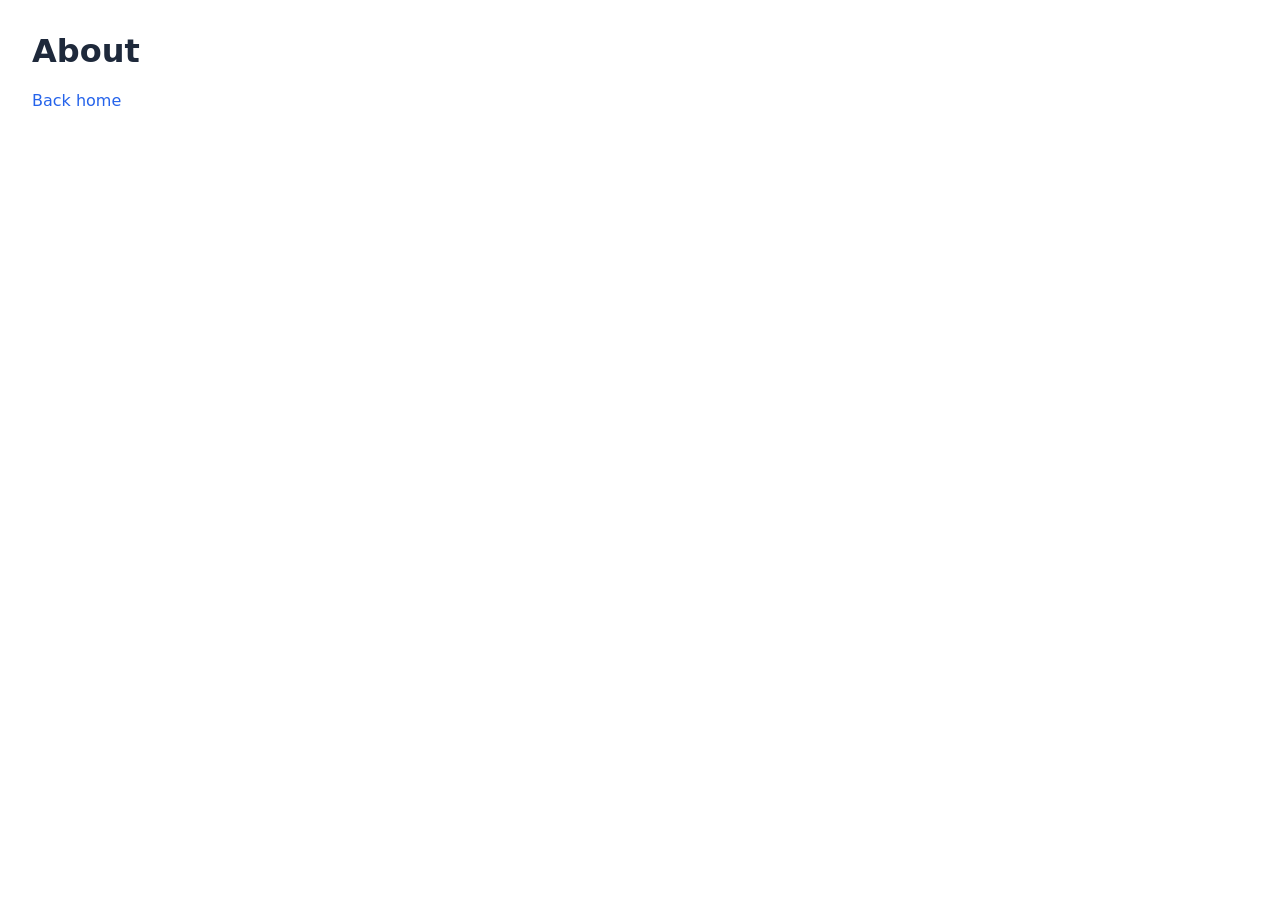
==== about/index.html @ 4fb7393d "Initial commit" ====
<!doctype html>
<html>
  <head>
    <meta charset="utf-8" />
    <meta name="viewport" content="width=device-width, initial-scale=1" />
    <meta name="color-scheme" content="light dark" />
    <title>About</title>
    <link rel="icon" href="/assets/favicon.svg" type="image/svg+xml">
    <link rel="stylesheet" href="/assets/css/styles.css">
  </head>
  <body>
    <h1>About</h1>
    <p><a href="/">Back home</a></p>
  </body>
</html>
---- assets/css/styles.css ----
:root {
  color-scheme: light dark;
  --color-bg: #ffffff;
  --color-text: #1e293b;
  --color-muted: #64748b;
  --color-accent: #2563eb;
  --color-border: #e2e8f0;
}

@media (prefers-color-scheme: dark) {
  :root {
    --color-bg: #0f172a;
    --color-text: #e2e8f0;
    --color-muted: #94a3b8;
    --color-accent: #60a5fa;
    --color-border: #1e293b;
  }
}

body {
  font-family: system-ui, sans-serif;
  margin: 2rem;
  background-color: var(--color-bg);
  color: var(--color-text);
}

a {
  text-decoration: none;
  color: var(--color-accent);
}
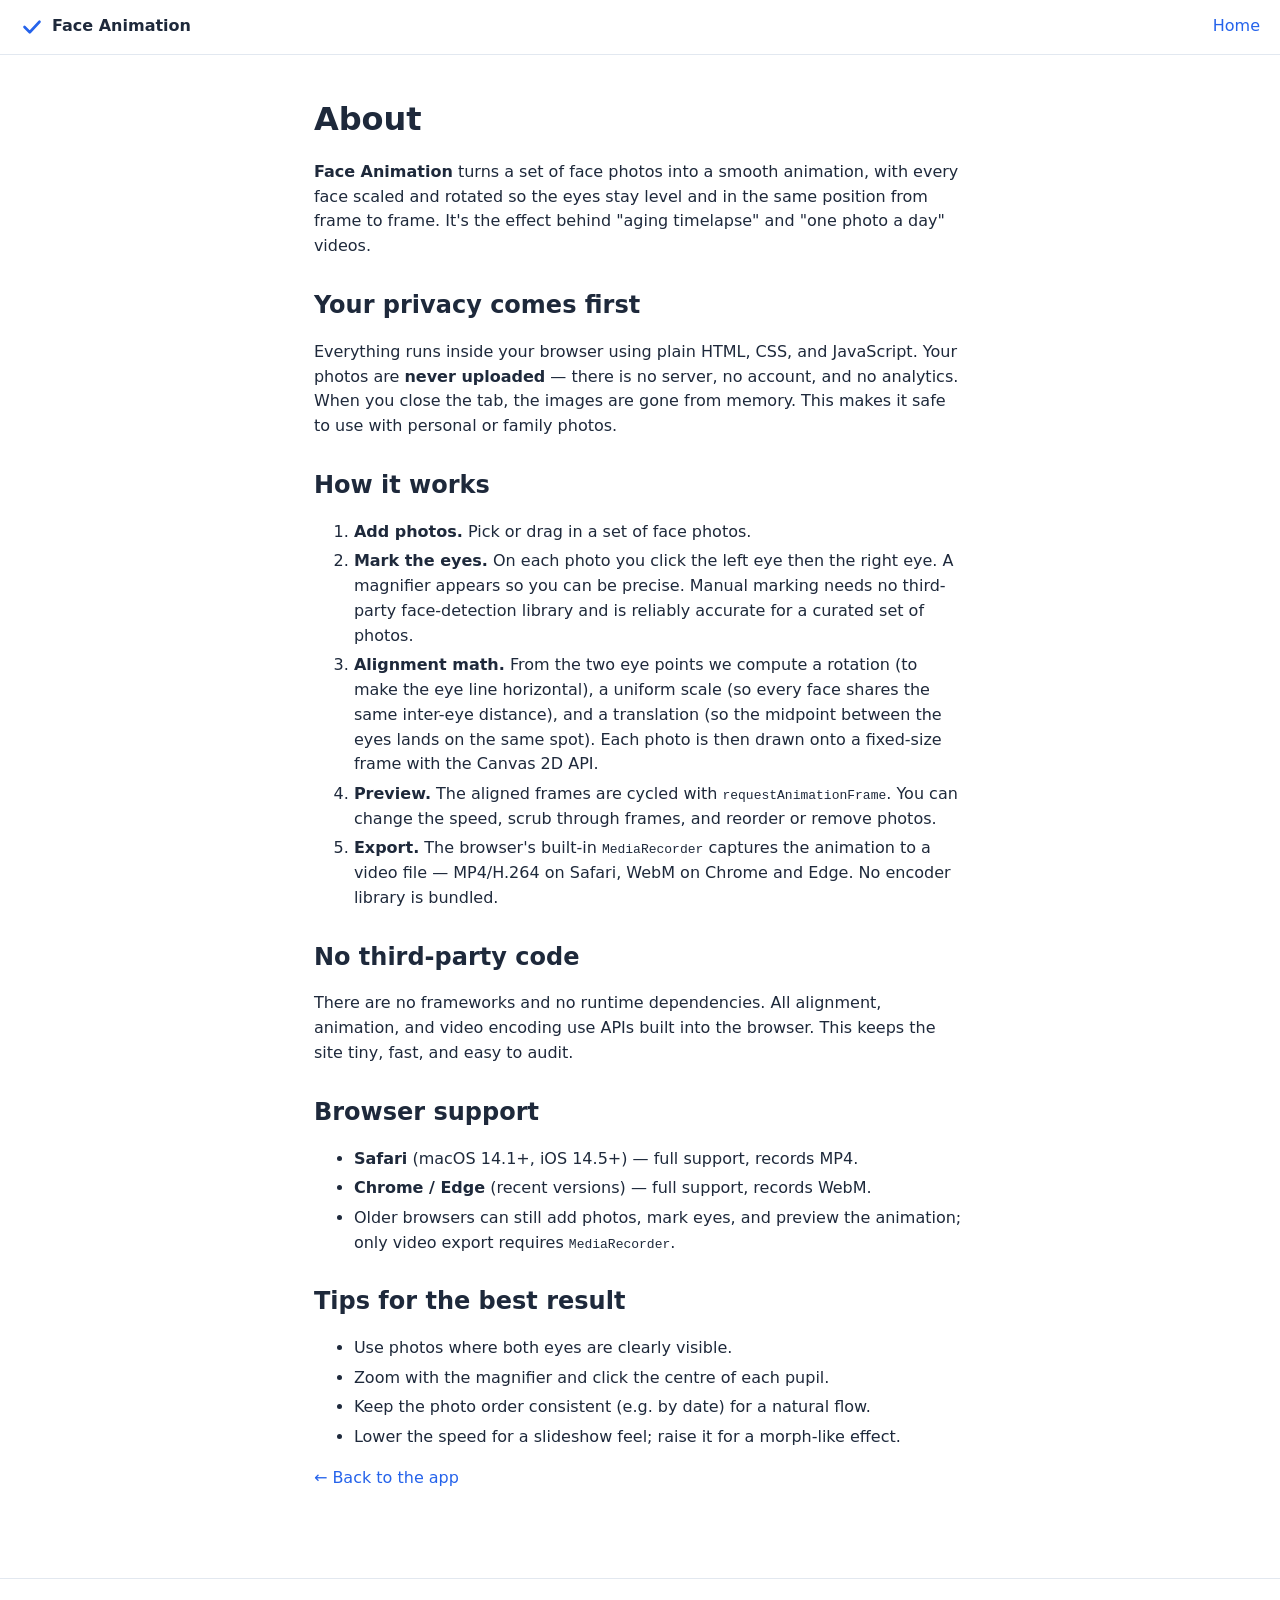
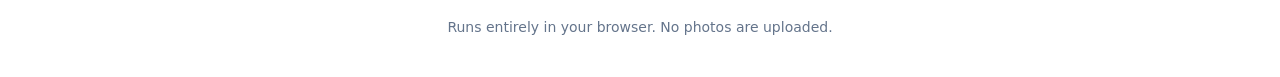
==== commit e530b816: "Build framework-free face-alignment animation app Implements the full client-side workflow described" ====
--- a/about/index.html
+++ b/about/index.html
@@ -1,15 +1,106 @@
 <!doctype html>
-<html>
+<html lang="en">
   <head>
     <meta charset="utf-8" />
     <meta name="viewport" content="width=device-width, initial-scale=1" />
     <meta name="color-scheme" content="light dark" />
-    <title>About</title>
-    <link rel="icon" href="/assets/favicon.svg" type="image/svg+xml">
-    <link rel="stylesheet" href="/assets/css/styles.css">
+    <title>About — Face Animation</title>
+    <meta
+      name="description"
+      content="How Face Animation aligns faces by the eyes, how your privacy is protected, and which browsers are supported."
+    />
+    <link rel="icon" href="/assets/favicon.svg" type="image/svg+xml" />
+    <link rel="stylesheet" href="/assets/css/styles.css" />
+    <link rel="stylesheet" href="/assets/css/app.css" />
   </head>
   <body>
-    <h1>About</h1>
-    <p><a href="/">Back home</a></p>
+    <header class="site-header">
+      <a class="brand" href="/">
+        <img src="/assets/favicon.svg" alt="" width="24" height="24" />
+        <span>Face Animation</span>
+      </a>
+      <nav>
+        <a href="/">Home</a>
+      </nav>
+    </header>
+
+    <main class="prose">
+      <h1>About</h1>
+      <p>
+        <strong>Face Animation</strong> turns a set of face photos into a smooth
+        animation, with every face scaled and rotated so the eyes stay level and
+        in the same position from frame to frame. It's the effect behind
+        "aging timelapse" and "one photo a day" videos.
+      </p>
+
+      <h2>Your privacy comes first</h2>
+      <p>
+        Everything runs inside your browser using plain HTML, CSS, and
+        JavaScript. Your photos are <strong>never uploaded</strong> — there is no
+        server, no account, and no analytics. When you close the tab, the images
+        are gone from memory. This makes it safe to use with personal or family
+        photos.
+      </p>
+
+      <h2>How it works</h2>
+      <ol>
+        <li><strong>Add photos.</strong> Pick or drag in a set of face photos.</li>
+        <li>
+          <strong>Mark the eyes.</strong> On each photo you click the left eye
+          then the right eye. A magnifier appears so you can be precise. Manual
+          marking needs no third-party face-detection library and is reliably
+          accurate for a curated set of photos.
+        </li>
+        <li>
+          <strong>Alignment math.</strong> From the two eye points we compute a
+          rotation (to make the eye line horizontal), a uniform scale (so every
+          face shares the same inter-eye distance), and a translation (so the
+          midpoint between the eyes lands on the same spot). Each photo is then
+          drawn onto a fixed-size frame with the Canvas 2D API.
+        </li>
+        <li>
+          <strong>Preview.</strong> The aligned frames are cycled with
+          <code>requestAnimationFrame</code>. You can change the speed, scrub
+          through frames, and reorder or remove photos.
+        </li>
+        <li>
+          <strong>Export.</strong> The browser's built-in
+          <code>MediaRecorder</code> captures the animation to a video file —
+          MP4/H.264 on Safari, WebM on Chrome and Edge. No encoder library is
+          bundled.
+        </li>
+      </ol>
+
+      <h2>No third-party code</h2>
+      <p>
+        There are no frameworks and no runtime dependencies. All alignment,
+        animation, and video encoding use APIs built into the browser. This
+        keeps the site tiny, fast, and easy to audit.
+      </p>
+
+      <h2>Browser support</h2>
+      <ul>
+        <li><strong>Safari</strong> (macOS 14.1+, iOS 14.5+) — full support, records MP4.</li>
+        <li><strong>Chrome / Edge</strong> (recent versions) — full support, records WebM.</li>
+        <li>
+          Older browsers can still add photos, mark eyes, and preview the
+          animation; only video export requires <code>MediaRecorder</code>.
+        </li>
+      </ul>
+
+      <h2>Tips for the best result</h2>
+      <ul>
+        <li>Use photos where both eyes are clearly visible.</li>
+        <li>Zoom with the magnifier and click the centre of each pupil.</li>
+        <li>Keep the photo order consistent (e.g. by date) for a natural flow.</li>
+        <li>Lower the speed for a slideshow feel; raise it for a morph-like effect.</li>
+      </ul>
+
+      <p><a href="/">← Back to the app</a></p>
+    </main>
+
+    <footer class="site-footer">
+      <p class="muted small">Runs entirely in your browser. No photos are uploaded.</p>
+    </footer>
   </body>
 </html>
--- a/assets/css/styles.css
+++ b/assets/css/styles.css
@@ -1,30 +1,96 @@
 :root {
   color-scheme: light dark;
   --color-bg: #ffffff;
+  --color-surface: #f8fafc;
   --color-text: #1e293b;
   --color-muted: #64748b;
   --color-accent: #2563eb;
+  --color-accent-contrast: #ffffff;
   --color-border: #e2e8f0;
+  --color-ok: #16a34a;
+  --color-todo: #d97706;
+  --radius: 10px;
+  --shadow: 0 1px 3px rgba(0, 0, 0, 0.08);
 }
 
 @media (prefers-color-scheme: dark) {
   :root {
     --color-bg: #0f172a;
+    --color-surface: #1e293b;
     --color-text: #e2e8f0;
     --color-muted: #94a3b8;
     --color-accent: #60a5fa;
-    --color-border: #1e293b;
+    --color-accent-contrast: #0b1220;
+    --color-border: #334155;
+    --color-ok: #4ade80;
+    --color-todo: #fbbf24;
+    --shadow: 0 1px 3px rgba(0, 0, 0, 0.4);
   }
 }
 
+* {
+  box-sizing: border-box;
+}
+
 body {
-  font-family: system-ui, sans-serif;
-  margin: 2rem;
+  font-family: system-ui, -apple-system, "Segoe UI", sans-serif;
+  margin: 0;
+  line-height: 1.55;
   background-color: var(--color-bg);
   color: var(--color-text);
 }
 
 a {
+  color: var(--color-accent);
   text-decoration: none;
-  color: var(--color-accent);
 }
+
+a:hover {
+  text-decoration: underline;
+}
+
+h1,
+h2,
+h3 {
+  line-height: 1.2;
+}
+
+.muted {
+  color: var(--color-muted);
+}
+
+.small {
+  font-size: 0.875rem;
+}
+
+/* Shared header / footer */
+.site-header {
+  display: flex;
+  align-items: center;
+  justify-content: space-between;
+  padding: 0.9rem 1.25rem;
+  border-bottom: 1px solid var(--color-border);
+}
+
+.brand {
+  display: inline-flex;
+  align-items: center;
+  gap: 0.5rem;
+  font-weight: 700;
+  color: var(--color-text);
+}
+
+.brand:hover {
+  text-decoration: none;
+}
+
+.site-header nav a {
+  font-weight: 500;
+}
+
+.site-footer {
+  border-top: 1px solid var(--color-border);
+  padding: 1.5rem 1.25rem;
+  text-align: center;
+  margin-top: 3rem;
+}
--- a/assets/css/app.css
+++ b/assets/css/app.css
@@ -0,0 +1,295 @@
+/* app.css — layout & components for the Face Animation tool. */
+
+main {
+  max-width: 860px;
+  margin: 0 auto;
+  padding: 1.5rem 1.25rem;
+}
+
+.hero h1 {
+  font-size: clamp(1.6rem, 4vw, 2.2rem);
+  margin: 0.5rem 0 0.75rem;
+}
+
+.lead {
+  color: var(--color-muted);
+  font-size: 1.05rem;
+  max-width: 62ch;
+}
+
+.lead strong {
+  color: var(--color-text);
+}
+
+/* Steps */
+.step {
+  background: var(--color-surface);
+  border: 1px solid var(--color-border);
+  border-radius: var(--radius);
+  padding: 1.25rem;
+  margin: 1.25rem 0;
+  box-shadow: var(--shadow);
+}
+
+.step h2 {
+  display: flex;
+  align-items: center;
+  gap: 0.6rem;
+  margin: 0 0 0.9rem;
+  font-size: 1.2rem;
+}
+
+.num {
+  display: inline-flex;
+  align-items: center;
+  justify-content: center;
+  width: 1.7rem;
+  height: 1.7rem;
+  border-radius: 50%;
+  background: var(--color-accent);
+  color: var(--color-accent-contrast);
+  font-size: 0.95rem;
+  font-weight: 700;
+  flex: none;
+}
+
+/* Dropzone */
+.dropzone {
+  border: 2px dashed var(--color-border);
+  border-radius: var(--radius);
+  padding: 2rem 1rem;
+  text-align: center;
+  cursor: pointer;
+  transition: border-color 0.15s, background 0.15s;
+}
+
+.dropzone:hover,
+.dropzone:focus-visible,
+.dropzone.drag {
+  border-color: var(--color-accent);
+  background: color-mix(in srgb, var(--color-accent) 8%, transparent);
+  outline: none;
+}
+
+.dropzone p {
+  margin: 0.25rem 0;
+}
+
+/* Photo strip */
+.photo-strip {
+  display: grid;
+  grid-template-columns: repeat(auto-fill, minmax(120px, 1fr));
+  gap: 0.75rem;
+  margin-top: 1rem;
+}
+
+.thumb {
+  position: relative;
+  border: 2px solid var(--color-border);
+  border-radius: var(--radius);
+  overflow: hidden;
+  background: var(--color-bg);
+}
+
+.thumb.active {
+  border-color: var(--color-accent);
+}
+
+.thumb img {
+  display: block;
+  width: 100%;
+  aspect-ratio: 1 / 1;
+  object-fit: cover;
+  cursor: pointer;
+}
+
+.badge {
+  position: absolute;
+  top: 6px;
+  left: 6px;
+  font-size: 0.72rem;
+  font-weight: 600;
+  padding: 2px 7px;
+  border-radius: 999px;
+  color: #fff;
+}
+
+.badge.ok {
+  background: var(--color-ok);
+}
+
+.badge.todo {
+  background: var(--color-todo);
+}
+
+.thumb-controls {
+  display: flex;
+  justify-content: flex-end;
+  gap: 2px;
+  padding: 4px;
+}
+
+.icon-btn {
+  border: 1px solid var(--color-border);
+  background: var(--color-bg);
+  color: var(--color-text);
+  width: 28px;
+  height: 28px;
+  border-radius: 6px;
+  cursor: pointer;
+  font-size: 0.85rem;
+  line-height: 1;
+}
+
+.icon-btn:hover {
+  border-color: var(--color-accent);
+  color: var(--color-accent);
+}
+
+/* Marking */
+.status {
+  margin: 0 0 0.75rem;
+  min-height: 1.4em;
+}
+
+.mark-wrap,
+.preview-wrap {
+  display: flex;
+  justify-content: center;
+  background: #0b1220;
+  border-radius: var(--radius);
+  padding: 0.5rem;
+  overflow: auto;
+}
+
+.mark-canvas {
+  cursor: crosshair;
+  max-width: 100%;
+  height: auto;
+  touch-action: none;
+}
+
+.preview-canvas {
+  max-width: 100%;
+  height: auto;
+  background:
+    repeating-conic-gradient(#334155 0% 25%, #1e293b 0% 50%) 50% / 24px 24px;
+  border-radius: 6px;
+}
+
+/* Loupe magnifier */
+.loupe {
+  position: fixed;
+  z-index: 50;
+  width: 120px;
+  height: 120px;
+  border: 2px solid #fff;
+  border-radius: 50%;
+  box-shadow: 0 2px 12px rgba(0, 0, 0, 0.5);
+  pointer-events: none;
+}
+
+/* Controls */
+.controls {
+  display: flex;
+  flex-wrap: wrap;
+  align-items: center;
+  gap: 0.6rem;
+  margin-top: 1rem;
+}
+
+.btn {
+  font: inherit;
+  font-weight: 600;
+  padding: 0.5rem 0.95rem;
+  border-radius: 8px;
+  border: 1px solid var(--color-border);
+  background: var(--color-bg);
+  color: var(--color-text);
+  cursor: pointer;
+  transition: border-color 0.15s, background 0.15s;
+}
+
+.btn:hover {
+  border-color: var(--color-accent);
+}
+
+.btn:disabled {
+  opacity: 0.5;
+  cursor: not-allowed;
+}
+
+.btn.primary {
+  background: var(--color-accent);
+  color: var(--color-accent-contrast);
+  border-color: var(--color-accent);
+}
+
+.btn.primary:hover {
+  filter: brightness(1.05);
+}
+
+.btn.ghost {
+  background: transparent;
+}
+
+.scrub {
+  flex: 1 1 160px;
+  min-width: 120px;
+}
+
+/* Settings */
+.settings-grid {
+  display: grid;
+  grid-template-columns: repeat(auto-fit, minmax(210px, 1fr));
+  gap: 1rem;
+}
+
+.settings-grid label {
+  display: flex;
+  flex-direction: column;
+  gap: 0.35rem;
+  font-weight: 600;
+  font-size: 0.92rem;
+}
+
+.settings-grid select,
+.settings-grid input[type="range"] {
+  font: inherit;
+  width: 100%;
+}
+
+.settings-grid select {
+  padding: 0.4rem 0.5rem;
+  border-radius: 8px;
+  border: 1px solid var(--color-border);
+  background: var(--color-bg);
+  color: var(--color-text);
+}
+
+.val {
+  font-weight: 500;
+  color: var(--color-muted);
+}
+
+/* Export */
+.download-area {
+  margin-top: 0.9rem;
+}
+
+.download-area .btn {
+  display: inline-block;
+}
+
+/* About page */
+.prose {
+  max-width: 68ch;
+}
+
+.prose h2 {
+  margin-top: 2rem;
+}
+
+.prose li {
+  margin: 0.3rem 0;
+}
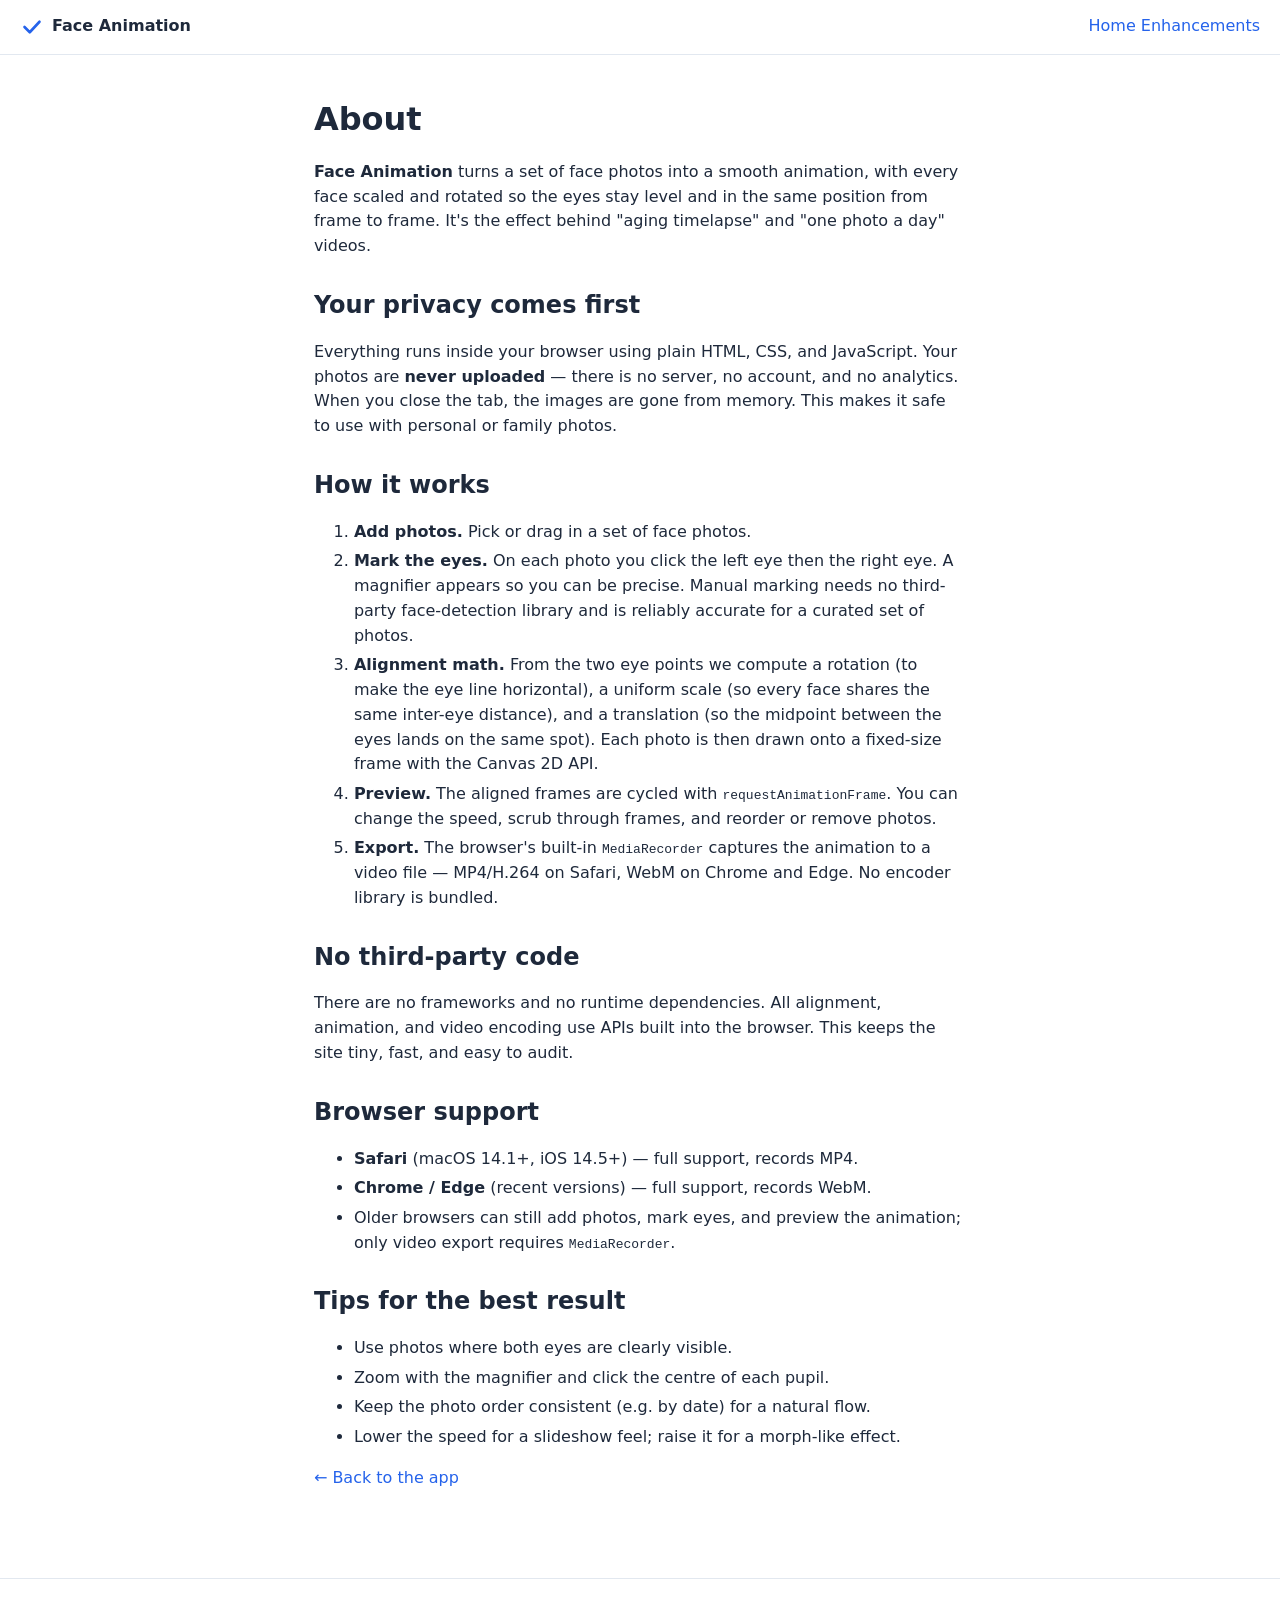
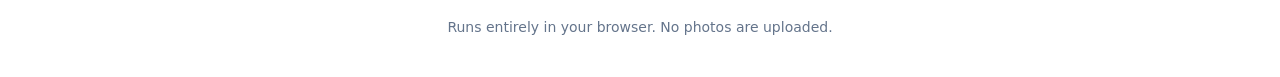
==== commit 80cf0494: "Add enhancements page with ideas for future improvements Creates /enhancements.html with a numbered " ====
--- a/about/index.html
+++ b/about/index.html
@@ -21,6 +21,7 @@
       </a>
       <nav>
         <a href="/">Home</a>
+        <a href="/enhancements.html">Enhancements</a>
       </nav>
     </header>
 
